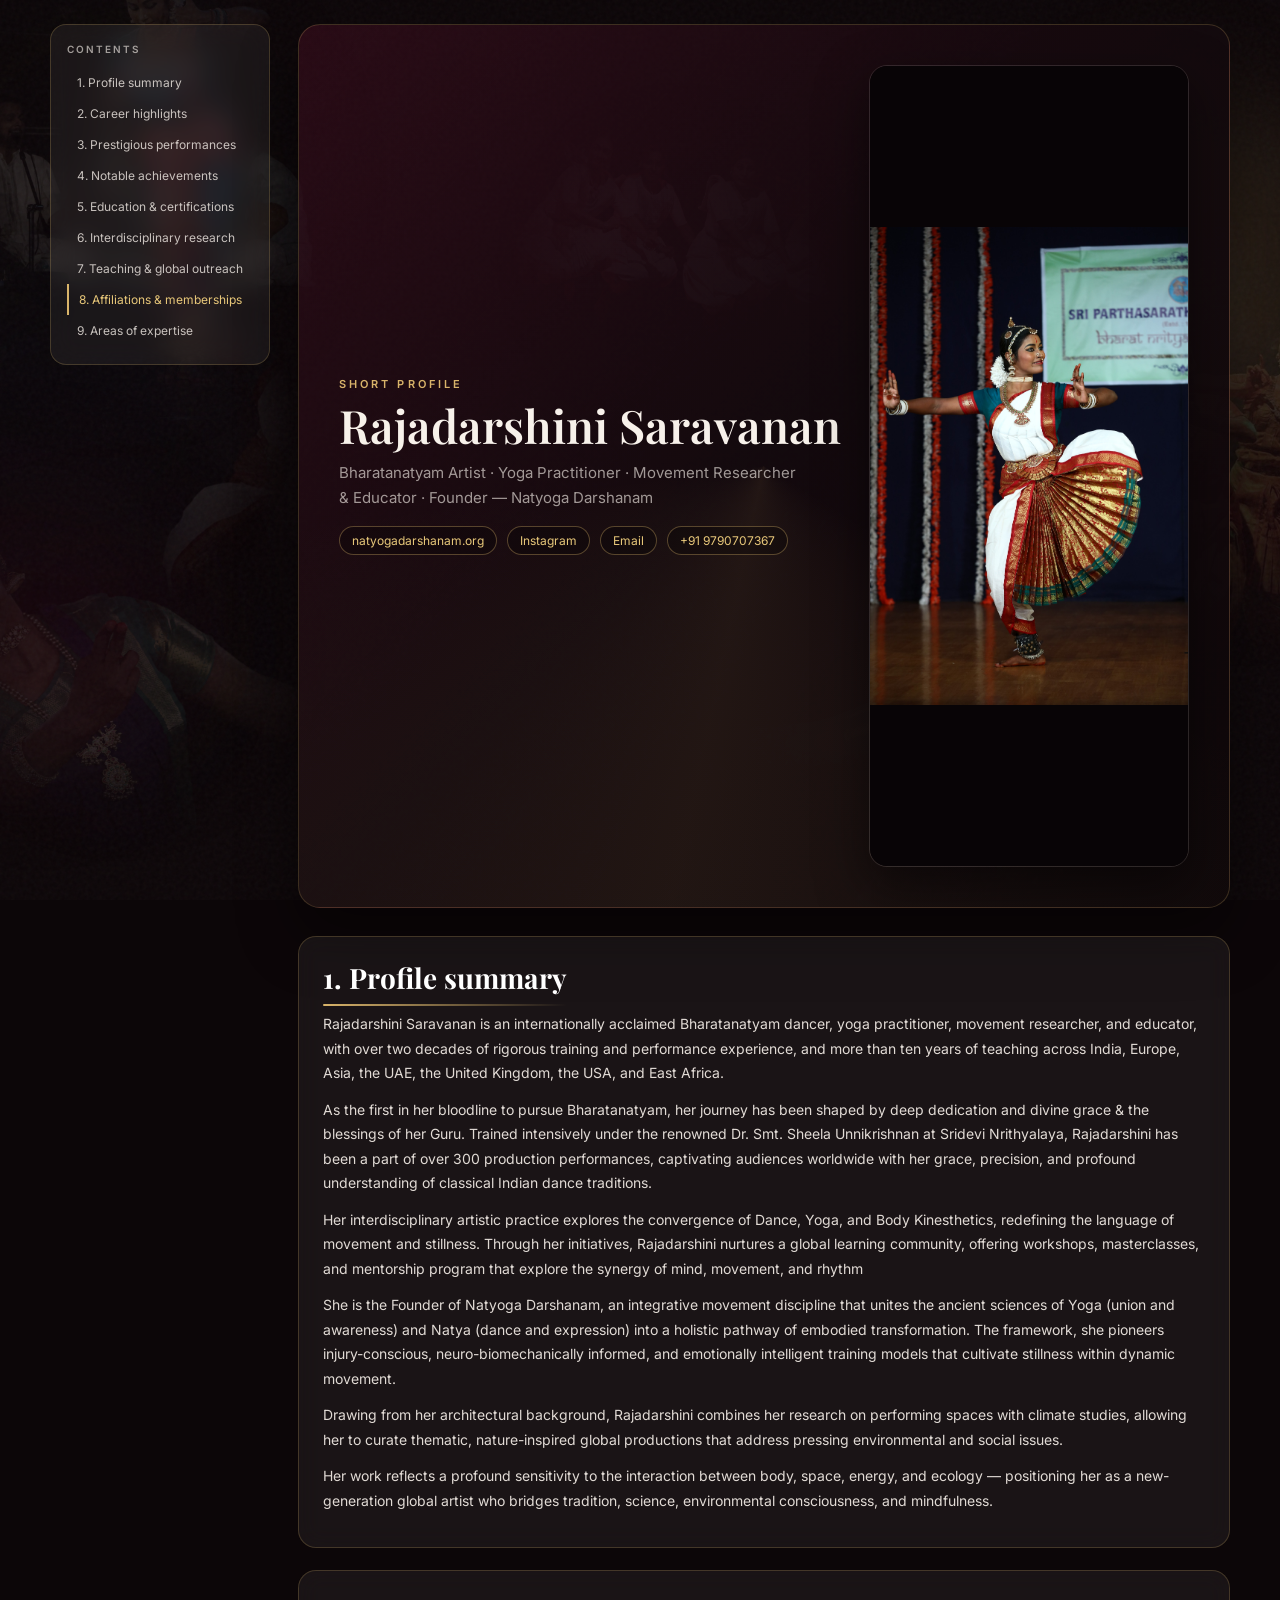
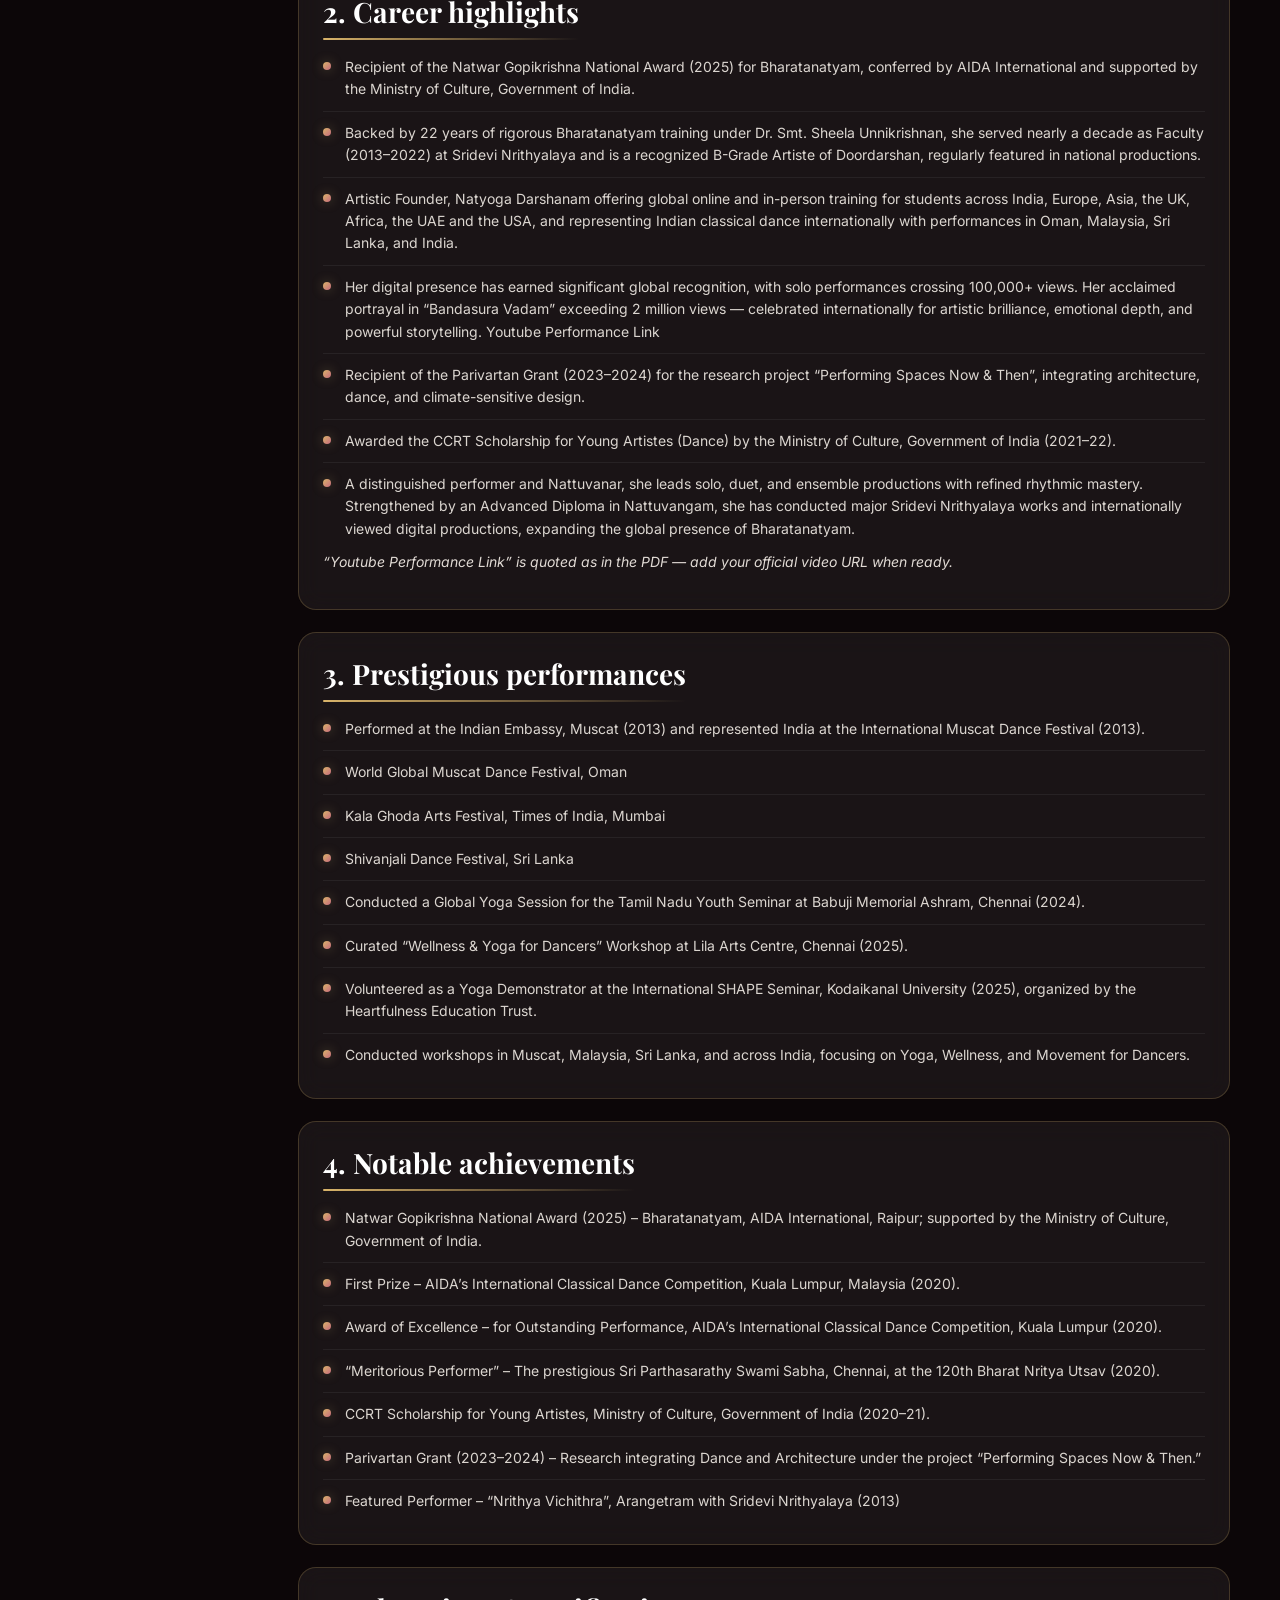
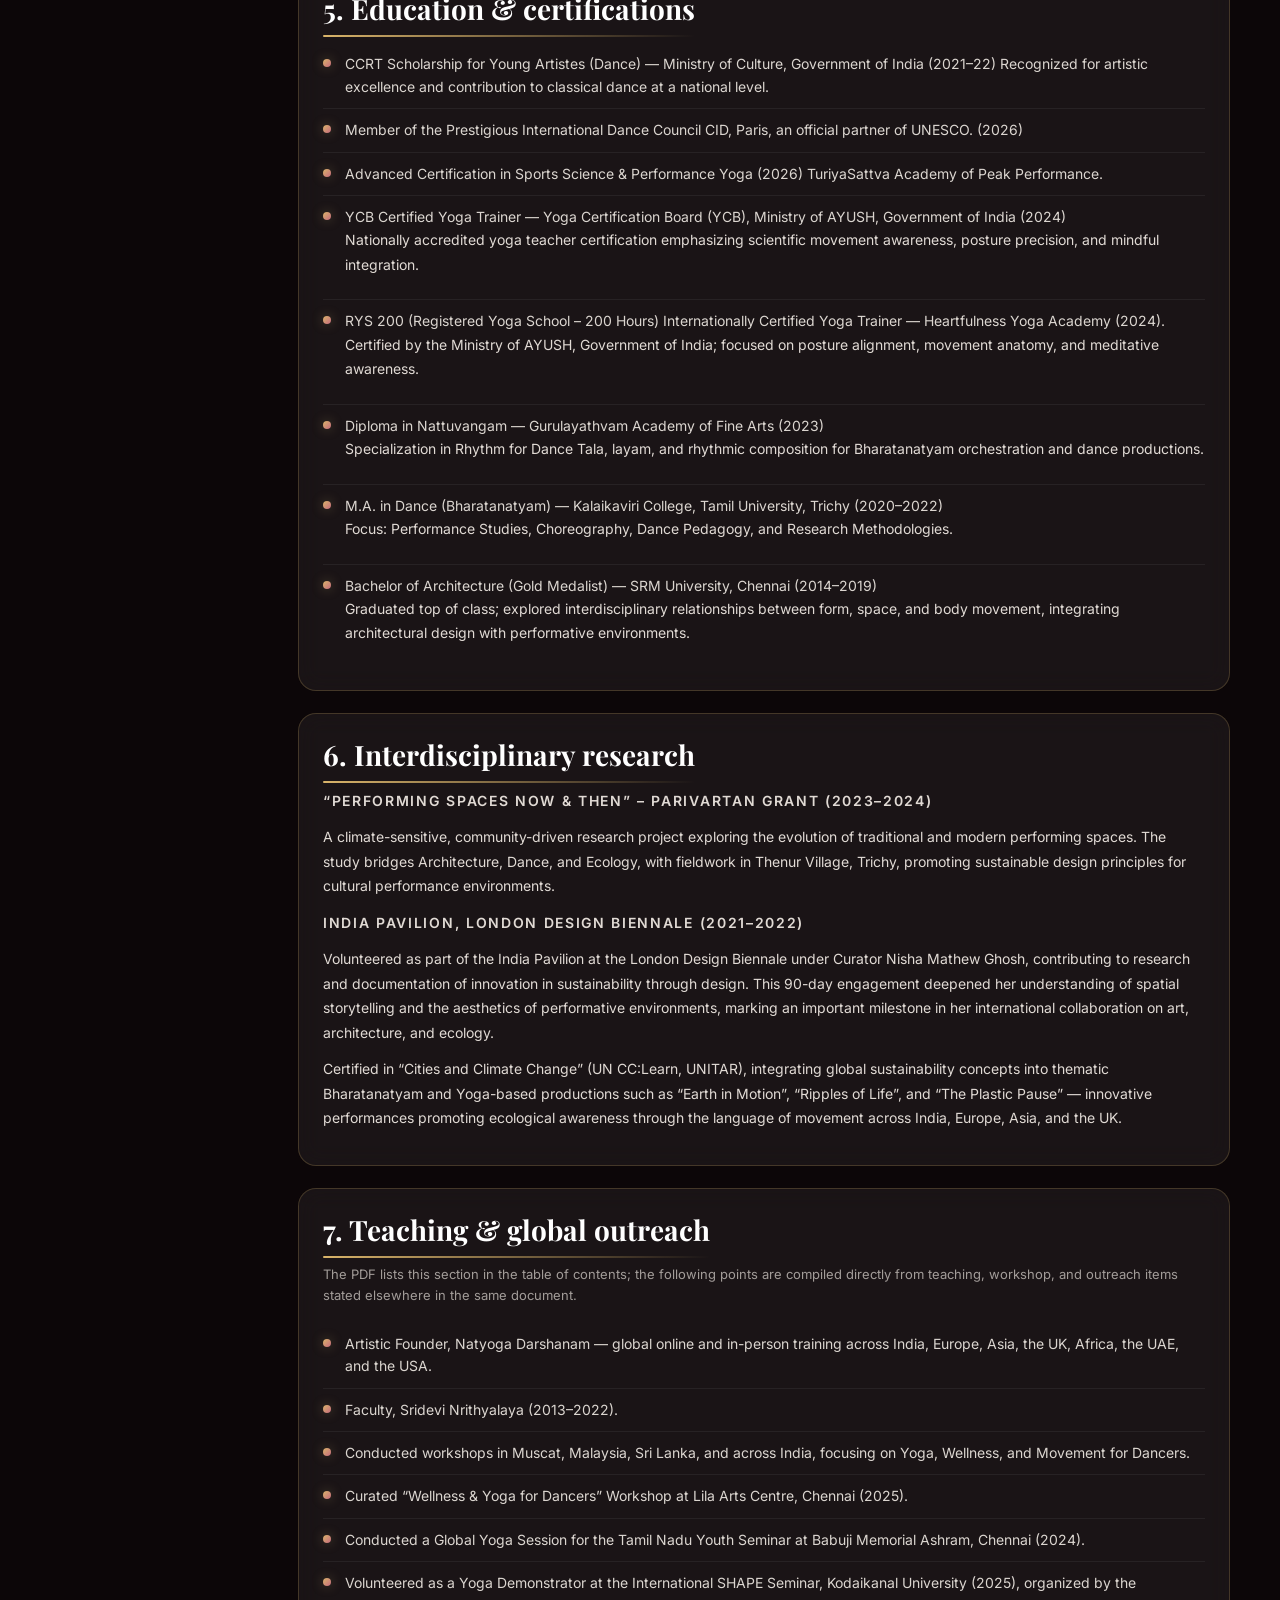
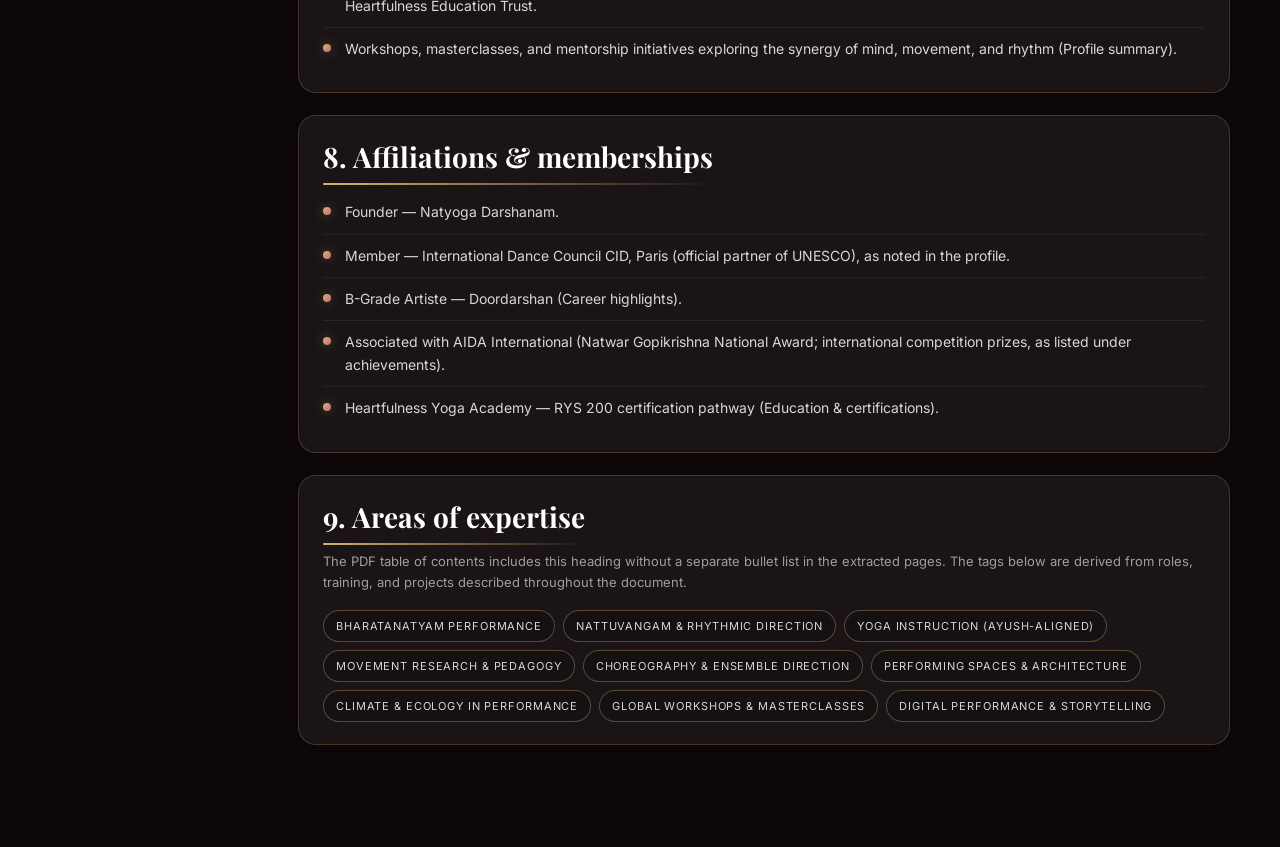
==== about-us.html @ a8f5751d "About us page" ====
<!doctype html>
<html lang="en">
  <head>
    <meta charset="UTF-8" />
    <meta name="viewport" content="width=device-width, initial-scale=1.0" />
    <title>Rajadarshini Saravanan — Full Profile | Natyoga Darshanam</title>
    <meta
      name="description"
      content="Full profile of Rajadarshini Saravanan: summary, career highlights, performances, achievements, education, research, teaching outreach, affiliations, and expertise — from the official short profile."
    />
    <link rel="preconnect" href="https://fonts.googleapis.com" />
    <link rel="preconnect" href="https://fonts.gstatic.com" crossorigin />
    <link
      href="https://fonts.googleapis.com/css2?family=Inter:wght@400;500;600;700&family=Playfair+Display:ital,wght@0,500;0,600;0,700;1,500&display=swap"
      rel="stylesheet"
    />
    <style>
      :root {
        --bg0: #0c0608;
        --bg1: #1a0d12;
        --card: rgba(255, 253, 250, 0.06);
        --card-border: rgba(217, 180, 106, 0.22);
        --ink: #f7f1ea;
        --muted: rgba(247, 241, 234, 0.62);
        --gold: #d9b46a;
        --maroon: #c76b7e;
        --accent: #e8c87a;
      }

      * {
        box-sizing: border-box;
      }
      html {
        scroll-behavior: smooth;
      }
      body {
        margin: 0;
        font-family: Inter, system-ui, sans-serif;
        color: var(--ink);
        background: var(--bg0);
        min-height: 100vh;
      }

      /* Animated backdrop + scattered performance photos (paths match index.html gallery) */
      .page-bg {
        position: fixed;
        inset: 0;
        z-index: -2;
        background: #0c0608;
      }
      .bg-scatter {
        position: absolute;
        inset: 0;
        z-index: 0;
        overflow: hidden;
        pointer-events: none;
      }
      .bg-scatter__blob {
        position: absolute;
        background-image: var(--bg-img);
        background-size: cover;
        background-position: center;
        opacity: 0.2;
        filter: saturate(0.72) brightness(0.68);
        border-radius: 50%;
        -webkit-mask-image: radial-gradient(circle at 50% 50%, #000 28%, transparent 68%);
        mask-image: radial-gradient(circle at 50% 50%, #000 28%, transparent 68%);
        transform: translateZ(0);
        animation: blobDrift 42s ease-in-out infinite;
      }
      .bg-scatter__blob--2 {
        animation-duration: 36s;
        animation-delay: -8s;
      }
      .bg-scatter__blob--3 {
        animation-duration: 50s;
        animation-delay: -14s;
      }
      .bg-scatter__blob--4 {
        animation-duration: 40s;
        animation-delay: -5s;
      }
      .bg-scatter__blob--5 {
        animation-duration: 44s;
        animation-delay: -20s;
      }
      .bg-scatter__blob--6 {
        animation-duration: 38s;
        animation-delay: -11s;
      }
      .bg-scatter__blob--1 {
        width: min(52vw, 580px);
        height: min(52vw, 580px);
        top: -12%;
        left: -14%;
      }
      .bg-scatter__blob--2 {
        width: min(44vw, 480px);
        height: min(44vw, 480px);
        top: 22%;
        right: -16%;
      }
      .bg-scatter__blob--3 {
        width: min(40vw, 440px);
        height: min(40vw, 440px);
        top: 48%;
        left: -8%;
      }
      .bg-scatter__blob--4 {
        width: min(46vw, 500px);
        height: min(46vw, 500px);
        bottom: -10%;
        right: 5%;
      }
      .bg-scatter__blob--5 {
        width: min(36vw, 380px);
        height: min(36vw, 380px);
        top: 8%;
        left: 38%;
        opacity: 0.12;
      }
      .bg-scatter__blob--6 {
        width: min(42vw, 460px);
        height: min(42vw, 460px);
        bottom: 28%;
        left: -12%;
      }
      @keyframes blobDrift {
        0%,
        100% {
          transform: translate(0, 0) scale(1);
        }
        33% {
          transform: translate(16px, -12px) scale(1.04);
        }
        66% {
          transform: translate(-12px, 18px) scale(0.97);
        }
      }
      .page-bg::before {
        content: "";
        position: absolute;
        inset: 0;
        z-index: 1;
        pointer-events: none;
        /* background:
          radial-gradient(ellipse 120% 80% at 50% -20%, rgba(75, 16, 37, 0.52), transparent 55%),
          radial-gradient(ellipse 90% 60% at 100% 40%, rgba(217, 180, 106, 0.1), transparent 50%),
          radial-gradient(ellipse 70% 50% at 0% 80%, rgba(199, 107, 126, 0.09), transparent 45%),
          linear-gradient(180deg, rgba(12, 6, 8, 0.78) 0%, rgba(20, 10, 14, 0.74) 45%, rgba(10, 5, 6, 0.82) 100%); */
      }
      .page-bg::after {
        content: "";
        position: absolute;
        inset: 0;
        z-index: 2;
        background: url("data:image/svg+xml,%3Csvg viewBox='0 0 256 256' xmlns='http://www.w3.org/2000/svg'%3E%3Cfilter id='n'%3E%3CfeTurbulence type='fractalNoise' baseFrequency='0.85' numOctaves='4' stitchTiles='stitch'/%3E%3C/filter%3E%3Crect width='100%25' height='100%25' filter='url(%23n)' opacity='0.04'/%3E%3C/svg%3E");
        pointer-events: none;
        animation: grainShift 8s linear infinite;
      }
      @keyframes grainShift {
        0% { opacity: 0.035; }
        50% { opacity: 0.06; }
        100% { opacity: 0.035; }
      }

      .orb {
        position: fixed;
        border-radius: 50%;
        filter: blur(60px);
        opacity: 0.35;
        z-index: -1;
        pointer-events: none;
        animation: orbFloat 18s ease-in-out infinite;
      }
      .orb--a {
        width: 320px;
        height: 320px;
        background: rgba(217, 180, 106, 0.35);
        top: 10%;
        right: -5%;
      }
      .orb--b {
        width: 280px;
        height: 280px;
        background: rgba(75, 16, 37, 0.5);
        bottom: 15%;
        left: -8%;
        animation-delay: -6s;
      }
      @keyframes orbFloat {
        0%,
        100% {
          transform: translate(0, 0) scale(1);
        }
        33% {
          transform: translate(-18px, 22px) scale(1.05);
        }
        66% {
          transform: translate(14px, -12px) scale(0.96);
        }
      }

      .shell {
        display: grid;
        grid-template-columns: 220px minmax(0, 1fr);
        gap: 28px;
        width: min(1180px, calc(100% - 32px));
        margin: 0 auto;
        padding: 24px 0 80px;
      }

      .side-nav {
        position: sticky;
        top: 20px;
        align-self: start;
        padding: 18px 16px;
        border-radius: 16px;
        border: 1px solid var(--card-border);
        background: var(--card);
        backdrop-filter: blur(14px);
        -webkit-backdrop-filter: blur(14px);
      }
      .side-nav h3 {
        margin: 0 0 12px;
        font-size: 10px;
        letter-spacing: 0.2em;
        text-transform: uppercase;
        color: var(--muted);
        font-weight: 600;
      }
      .side-nav a {
        display: block;
        padding: 8px 0;
        font-size: 12px;
        color: rgba(247, 241, 234, 0.78);
        text-decoration: none;
        border-left: 2px solid transparent;
        padding-left: 10px;
        margin-left: -2px;
        transition: color 0.2s ease, border-color 0.2s ease, transform 0.2s ease;
      }
      .side-nav a:hover,
      .side-nav a.is-active {
        color: var(--accent);
        border-left-color: var(--gold);
        transform: translateX(2px);
      }

      .content {
        min-width: 0;
      }

      .hero {
        position: relative;
        overflow: hidden;
        border-radius: 22px;
        border: 1px solid var(--card-border);
        background: linear-gradient(135deg, rgba(75, 16, 37, 0.45) 0%, rgba(20, 10, 14, 0.9) 50%, rgba(15, 8, 10, 0.95) 100%);
        padding: clamp(24px, 4vw, 40px);
        margin-bottom: 28px;
        box-shadow: 0 28px 60px rgba(0, 0, 0, 0.45);
      }
      .hero::before {
        content: "";
        position: absolute;
        inset: -40%;
        background: conic-gradient(from 120deg, transparent, rgba(217, 180, 106, 0.08), transparent 40%);
        animation: heroSpin 28s linear infinite;
        pointer-events: none;
      }
      @keyframes heroSpin {
        to {
          transform: rotate(360deg);
        }
      }
      .hero-inner {
        position: relative;
        display: grid;
        grid-template-columns: minmax(0, 1.2fr) minmax(220px, 320px);
        gap: 28px;
        align-items: center;
      }
      .hero-eyebrow {
        margin: 0 0 10px;
        font-size: 11px;
        letter-spacing: 0.28em;
        text-transform: uppercase;
        color: var(--gold);
        font-weight: 600;
        animation: fadeSlide 1s ease 0.1s both;
      }
      .hero h1 {
        margin: 0 0 12px;
        font-family: "Playfair Display", serif;
        font-size: clamp(30px, 5vw, 46px);
        line-height: 1.05;
        font-weight: 600;
        animation: fadeSlide 1s ease 0.2s both;
      }
      .hero-tagline {
        margin: 0 0 16px;
        font-size: 15px;
        line-height: 1.65;
        color: var(--muted);
        max-width: 52ch;
        animation: fadeSlide 1s ease 0.32s both;
      }
      .hero-contact {
        display: flex;
        flex-wrap: wrap;
        gap: 10px;
        animation: fadeSlide 1s ease 0.44s both;
      }
      .hero-contact a {
        font-size: 12px;
        color: var(--accent);
        text-decoration: none;
        padding: 6px 12px;
        border-radius: 999px;
        border: 1px solid rgba(217, 180, 106, 0.35);
        background: rgba(0, 0, 0, 0.25);
        transition: background 0.2s ease, transform 0.2s ease;
      }
      .hero-contact a:hover {
        background: rgba(217, 180, 106, 0.15);
        transform: translateY(-2px);
      }
      .hero-photo {
        margin: 0;
        border-radius: 18px;
        overflow: hidden;
        border: 1px solid rgba(255, 248, 240, 0.12);
        box-shadow: 0 20px 50px rgba(0, 0, 0, 0.5);
        animation: fadeSlide 1.1s ease 0.35s both;
      }
      .hero-photo img {
        width: 100%;
        display: block;
        object-fit: contain;
        background: #080406;
      }
      @keyframes fadeSlide {
        from {
          opacity: 0;
          transform: translateY(18px);
        }
        to {
          opacity: 1;
          transform: translateY(0);
        }
      }

      .section {
        margin-bottom: 22px;
        padding: 22px 24px;
        border-radius: 18px;
        border: 1px solid var(--card-border);
        background: var(--card);
        backdrop-filter: blur(12px);
        -webkit-backdrop-filter: blur(12px);
        scroll-margin-top: 24px;
      }
      .section h2 {
        margin: 0 0 6px;
        font-family: "Playfair Display", serif;
        font-size: clamp(22px, 3vw, 28px);
        color: #fff;
        position: relative;
        display: inline-block;
      }
      .section h2::after {
        content: "";
        display: block;
        height: 2px;
        width: 100%;
        margin-top: 8px;
        background: linear-gradient(90deg, var(--gold), transparent);
        border-radius: 2px;
        transform: scaleX(0);
        transform-origin: left;
        transition: transform 0.7s cubic-bezier(0.22, 1, 0.36, 1);
      }
      .reveal.is-in h2::after {
        transform: scaleX(1);
      }
      .section .lead {
        margin: 0 0 16px;
        font-size: 13px;
        color: var(--muted);
        line-height: 1.65;
      }
      .section p {
        margin: 0 0 12px;
        font-size: 14px;
        line-height: 1.75;
        color: rgba(247, 241, 234, 0.9);
      }
      .bullet-list {
        margin: 0;
        padding-left: 0;
        list-style: none;
      }
      .bullet-list li {
        position: relative;
        padding: 10px 0 10px 22px;
        border-bottom: 1px solid rgba(255, 248, 240, 0.06);
        font-size: 14px;
        line-height: 1.6;
        color: rgba(247, 241, 234, 0.88);
      }
      .bullet-list li:last-child {
        border-bottom: none;
      }
      .bullet-list li::before {
        content: "";
        position: absolute;
        left: 0;
        top: 16px;
        width: 8px;
        height: 8px;
        border-radius: 50%;
        background: linear-gradient(135deg, var(--gold), var(--maroon));
        box-shadow: 0 0 12px rgba(217, 180, 106, 0.35);
      }
      .sub {
        margin: 4px 0 0;
        font-size: 13px;
        color: var(--muted);
        line-height: 1.65;
      }
      .subsection-title {
        margin: 20px 0 10px;
        font-size: 13px;
        font-weight: 600;
        letter-spacing: 0.12em;
        text-transform: uppercase;
        color: var(--gold);
      }

      .chip-grid {
        display: flex;
        flex-wrap: wrap;
        gap: 8px;
        margin-top: 12px;
      }
      .chip {
        font-size: 11px;
        letter-spacing: 0.08em;
        text-transform: uppercase;
        padding: 8px 12px;
        border-radius: 999px;
        border: 1px solid rgba(217, 180, 106, 0.35);
        background: rgba(0, 0, 0, 0.2);
        color: rgba(247, 241, 234, 0.88);
        transition: transform 0.2s ease, border-color 0.2s ease;
      }
      .chip:hover {
        transform: translateY(-2px);
        border-color: rgba(217, 180, 106, 0.6);
      }

      .toc-grid {
        display: grid;
        grid-template-columns: repeat(auto-fill, minmax(200px, 1fr));
        gap: 10px;
        margin-top: 14px;
      }
      .toc-grid a {
        display: block;
        padding: 12px 14px;
        border-radius: 12px;
        border: 1px solid rgba(217, 180, 106, 0.2);
        color: rgba(247, 241, 234, 0.85);
        text-decoration: none;
        font-size: 12px;
        transition: background 0.2s ease, transform 0.2s ease;
      }
      .toc-grid a:hover {
        background: rgba(217, 180, 106, 0.1);
        transform: translateY(-2px);
      }

      .reveal {
        opacity: 0;
        transform: translateY(28px);
        transition: opacity 0.75s cubic-bezier(0.22, 1, 0.36, 1), transform 0.8s cubic-bezier(0.22, 1, 0.36, 1);
      }
      .reveal.is-in {
        opacity: 1;
        transform: translateY(0);
      }
      .reveal.is-in .bullet-list li {
        animation: itemIn 0.55s ease backwards;
      }
      .reveal.is-in .bullet-list li:nth-child(1) {
        animation-delay: 0.04s;
      }
      .reveal.is-in .bullet-list li:nth-child(2) {
        animation-delay: 0.08s;
      }
      .reveal.is-in .bullet-list li:nth-child(3) {
        animation-delay: 0.12s;
      }
      .reveal.is-in .bullet-list li:nth-child(4) {
        animation-delay: 0.16s;
      }
      .reveal.is-in .bullet-list li:nth-child(5) {
        animation-delay: 0.2s;
      }
      .reveal.is-in .bullet-list li:nth-child(6) {
        animation-delay: 0.24s;
      }
      .reveal.is-in .bullet-list li:nth-child(7) {
        animation-delay: 0.28s;
      }
      .reveal.is-in .bullet-list li:nth-child(8) {
        animation-delay: 0.32s;
      }
      .reveal.is-in .bullet-list li:nth-child(9) {
        animation-delay: 0.36s;
      }
      .reveal.is-in .bullet-list li:nth-child(10) {
        animation-delay: 0.4s;
      }
      @keyframes itemIn {
        from {
          opacity: 0;
          transform: translateX(-12px);
        }
        to {
          opacity: 1;
          transform: translateX(0);
        }
      }

      .note {
        font-size: 12px;
        color: var(--muted);
        font-style: italic;
        margin-top: 8px;
      }

      @media (max-width: 960px) {
        .bg-scatter__blob {
          opacity: 0.14;
        }
        .bg-scatter__blob--5,
        .bg-scatter__blob--6 {
          display: none;
        }
        .shell {
          grid-template-columns: minmax(0, 1fr);
        }
        .side-nav {
          position: relative;
          top: 0;
          display: grid;
          grid-template-columns: repeat(auto-fill, minmax(140px, 1fr));
          gap: 4px 12px;
        }
        .side-nav h3 {
          grid-column: 1 / -1;
        }
        .side-nav a {
          border-left: none;
          border-bottom: 2px solid transparent;
          padding-left: 0;
          margin-left: 0;
          padding-bottom: 6px;
        }
        .side-nav a.is-active {
          border-bottom-color: var(--gold);
          transform: none;
        }
        .hero-inner {
          grid-template-columns: 1fr;
        }
      }

      @media (prefers-reduced-motion: reduce) {
        html {
          scroll-behavior: auto;
        }
        .orb,
        .page-bg::after,
        .bg-scatter__blob,
        .hero::before {
          animation: none !important;
        }
        .reveal,
        .reveal.is-in {
          opacity: 1 !important;
          transform: none !important;
          transition: none !important;
        }
        .reveal.is-in .bullet-list li {
          animation: none !important;
        }
        .hero-eyebrow,
        .hero h1,
        .hero-tagline,
        .hero-contact,
        .hero-photo {
          animation: none !important;
          opacity: 1 !important;
          transform: none !important;
        }
      }
    </style>
  </head>
  <body>
    <div class="page-bg" aria-hidden="true">
      <div class="bg-scatter">
        <span
          class="bg-scatter__blob bg-scatter__blob--1"
          style="--bg-img: url('assets/Gallery/Performances/Performance_2.webp')"
        ></span>
        <span
          class="bg-scatter__blob bg-scatter__blob--2"
          style="--bg-img: url('assets/Gallery/Performances/Performance_4.jpg')"
        ></span>
        <span
          class="bg-scatter__blob bg-scatter__blob--3"
          style="--bg-img: url('assets/Gallery/Performances/Performance_6.webp')"
        ></span>
        <span
          class="bg-scatter__blob bg-scatter__blob--4"
          style="--bg-img: url('assets/Gallery/Performances/Performance_7.webp')"
        ></span>
        <span
          class="bg-scatter__blob bg-scatter__blob--5"
          style="--bg-img: url('assets/Gallery/Performances/Performance_3.webp')"
        ></span>
        <span
          class="bg-scatter__blob bg-scatter__blob--6"
          style="--bg-img: url('assets/hero-dancer.png')"
        ></span>
      </div>
    </div>
    <div class="orb orb--a" aria-hidden="true"></div>
    <div class="orb orb--b" aria-hidden="true"></div>

    <div class="shell">
      <nav class="side-nav reveal" id="profileNav" aria-label="Profile sections">
        <h3>Contents</h3>
        <a href="#profile-summary">1. Profile summary</a>
        <a href="#career-highlights">2. Career highlights</a>
        <a href="#prestigious-performances">3. Prestigious performances</a>
        <a href="#notable-achievements">4. Notable achievements</a>
        <a href="#education">5. Education &amp; certifications</a>
        <a href="#research">6. Interdisciplinary research</a>
        <a href="#teaching">7. Teaching &amp; global outreach</a>
        <a href="#affiliations">8. Affiliations &amp; memberships</a>
        <a href="#expertise">9. Areas of expertise</a>
      </nav>

      <main class="content">
        <header class="hero">
          <div class="hero-inner">
            <div>
              <p class="hero-eyebrow">Short profile</p>
              <h1>Rajadarshini Saravanan</h1>
              <p class="hero-tagline">
                Bharatanatyam Artist · Yoga Practitioner · Movement Researcher &amp; Educator · Founder — Natyoga
                Darshanam
              </p>
              <div class="hero-contact">
                <a href="https://www.natyogadarshanam.org" target="_blank" rel="noreferrer">natyogadarshanam.org</a>
                <a href="https://www.instagram.com/iam_rajadarshini" target="_blank" rel="noreferrer">Instagram</a>
                <a href="mailto:rajadarshinisaravanan.natyoga@gmail.com">Email</a>
                <a href="tel:+919790707367">+91 9790707367</a>
              </div>
            </div>
            <figure class="hero-photo">
              <img src="assets/Founder_profile.jpeg" alt="Rajadarshini Saravanan" width="640" height="800" />
            </figure>
          </div>
        </header>

        <!-- <section class="section reveal" id="toc">
          <h2>Table of content</h2>
          <p class="lead">Mirrors the PDF outline; all body text below is taken from the short profile document.</p>
          <div class="toc-grid">
            <a href="#profile-summary">1. Profile summary</a>
            <a href="#career-highlights">2. Career highlights</a>
            <a href="#prestigious-performances">3. Prestigious performances</a>
            <a href="#notable-achievements">4. Notable achievements</a>
            <a href="#education">5. Education &amp; certifications</a>
            <a href="#research">6. Interdisciplinary research</a>
            <a href="#teaching">7. Teaching &amp; global outreach</a>
            <a href="#affiliations">8. Affiliations &amp; memberships</a>
            <a href="#expertise">9. Areas of expertise</a>
          </div>
        </section> -->

        <section class="section reveal" id="profile-summary">
          <h2>1. Profile summary</h2>
          <p>
            Rajadarshini Saravanan is an internationally acclaimed Bharatanatyam dancer, yoga practitioner, movement
            researcher, and educator, with over two decades of rigorous training and performance experience, and more
            than ten years of teaching across India, Europe, Asia, the UAE, the United Kingdom, the USA, and East Africa.
          </p>
          <p>
            As the first in her bloodline to pursue Bharatanatyam, her journey has been shaped by deep dedication and
            divine grace &amp; the blessings of her Guru. Trained intensively under the renowned Dr. Smt. Sheela
            Unnikrishnan at Sridevi Nrithyalaya, Rajadarshini has been a part of over 300 production performances,
            captivating audiences worldwide with her grace, precision, and profound understanding of classical Indian
            dance traditions.
          </p>
          <p>
            Her interdisciplinary artistic practice explores the convergence of Dance, Yoga, and Body Kinesthetics,
            redefining the language of movement and stillness. Through her initiatives, Rajadarshini nurtures a global
            learning community, offering workshops, masterclasses, and mentorship program that explore the synergy of
            mind, movement, and rhythm
          </p>
          <p>
            She is the Founder of Natyoga Darshanam, an integrative movement discipline that unites the ancient sciences
            of Yoga (union and awareness) and Natya (dance and expression) into a holistic pathway of embodied
            transformation. The framework, she pioneers injury-conscious, neuro-biomechanically informed, and emotionally
            intelligent training models that cultivate stillness within dynamic movement.
          </p>
          <p>
            Drawing from her architectural background, Rajadarshini combines her research on performing spaces with
            climate studies, allowing her to curate thematic, nature-inspired global productions that address pressing
            environmental and social issues.
          </p>
          <p>
            Her work reflects a profound sensitivity to the interaction between body, space, energy, and ecology —
            positioning her as a new-generation global artist who bridges tradition, science, environmental
            consciousness, and mindfulness.
          </p>
        </section>

        <section class="section reveal" id="career-highlights">
          <h2>2. Career highlights</h2>
          <ul class="bullet-list">
            <li>
              Recipient of the Natwar Gopikrishna National Award (2025) for Bharatanatyam, conferred by AIDA
              International and supported by the Ministry of Culture, Government of India.
            </li>
            <li>
              Backed by 22 years of rigorous Bharatanatyam training under Dr. Smt. Sheela Unnikrishnan, she served nearly
              a decade as Faculty (2013–2022) at Sridevi Nrithyalaya and is a recognized B-Grade Artiste of Doordarshan,
              regularly featured in national productions.
            </li>
            <li>
              Artistic Founder, Natyoga Darshanam offering global online and in-person training for students across
              India, Europe, Asia, the UK, Africa, the UAE and the USA, and representing Indian classical dance
              internationally with performances in Oman, Malaysia, Sri Lanka, and India.
            </li>
            <li>
              Her digital presence has earned significant global recognition, with solo performances crossing 100,000+
              views. Her acclaimed portrayal in “Bandasura Vadam” exceeding 2 million views — celebrated internationally
              for artistic brilliance, emotional depth, and powerful storytelling. Youtube Performance Link
            </li>
            <li>
              Recipient of the Parivartan Grant (2023–2024) for the research project “Performing Spaces Now &amp; Then”,
              integrating architecture, dance, and climate-sensitive design.
            </li>
            <li>
              Awarded the CCRT Scholarship for Young Artistes (Dance) by the Ministry of Culture, Government of India
              (2021–22).
            </li>
            <li>
              A distinguished performer and Nattuvanar, she leads solo, duet, and ensemble productions with refined
              rhythmic mastery. Strengthened by an Advanced Diploma in Nattuvangam, she has conducted major Sridevi
              Nrithyalaya works and internationally viewed digital productions, expanding the global presence of
              Bharatanatyam.
            </li>
          </ul>
          <p class="note">“Youtube Performance Link” is quoted as in the PDF — add your official video URL when ready.</p>
        </section>

        <section class="section reveal" id="prestigious-performances">
          <h2>3. Prestigious performances</h2>
          <ul class="bullet-list">
            <li>Performed at the Indian Embassy, Muscat (2013) and represented India at the International Muscat Dance Festival (2013).</li>
            <li>World Global Muscat Dance Festival, Oman</li>
            <li>Kala Ghoda Arts Festival, Times of India, Mumbai</li>
            <li>Shivanjali Dance Festival, Sri Lanka</li>
            <li>
              Conducted a Global Yoga Session for the Tamil Nadu Youth Seminar at Babuji Memorial Ashram, Chennai (2024).
            </li>
            <li>Curated “Wellness &amp; Yoga for Dancers” Workshop at Lila Arts Centre, Chennai (2025).</li>
            <li>
              Volunteered as a Yoga Demonstrator at the International SHAPE Seminar, Kodaikanal University (2025),
              organized by the Heartfulness Education Trust.
            </li>
            <li>
              Conducted workshops in Muscat, Malaysia, Sri Lanka, and across India, focusing on Yoga, Wellness, and
              Movement for Dancers.
            </li>
          </ul>
        </section>

        <section class="section reveal" id="notable-achievements">
          <h2>4. Notable achievements</h2>
          <ul class="bullet-list">
            <li>
              Natwar Gopikrishna National Award (2025) – Bharatanatyam, AIDA International, Raipur; supported by the
              Ministry of Culture, Government of India.
            </li>
            <li>First Prize – AIDA’s International Classical Dance Competition, Kuala Lumpur, Malaysia (2020).</li>
            <li>
              Award of Excellence – for Outstanding Performance, AIDA’s International Classical Dance Competition,
              Kuala Lumpur (2020).
            </li>
            <li>
              “Meritorious Performer” – The prestigious Sri Parthasarathy Swami Sabha, Chennai, at the 120th Bharat
              Nritya Utsav (2020).
            </li>
            <li>CCRT Scholarship for Young Artistes, Ministry of Culture, Government of India (2020–21).</li>
            <li>
              Parivartan Grant (2023–2024) – Research integrating Dance and Architecture under the project “Performing
              Spaces Now &amp; Then.”
            </li>
            <li>Featured Performer – “Nrithya Vichithra”, Arangetram with Sridevi Nrithyalaya (2013)</li>
          </ul>
        </section>

        <section class="section reveal" id="education">
          <h2>5. Education &amp; certifications</h2>
          <ul class="bullet-list">
            <li>
              CCRT Scholarship for Young Artistes (Dance) — Ministry of Culture, Government of India (2021–22)
              Recognized for artistic excellence and contribution to classical dance at a national level.
            </li>
            <li>Member of the Prestigious International Dance Council CID, Paris, an official partner of UNESCO. (2026)</li>
            <li>
              Advanced Certification in Sports Science &amp; Performance Yoga (2026) TuriyaSattva Academy of Peak
              Performance.
            </li>
            <li>
              YCB Certified Yoga Trainer — Yoga Certification Board (YCB), Ministry of AYUSH, Government of India (2024)
              <p class="sub">
                Nationally accredited yoga teacher certification emphasizing scientific movement awareness, posture
                precision, and mindful integration.
              </p>
            </li>
            <li>
              RYS 200 (Registered Yoga School – 200 Hours) Internationally Certified Yoga Trainer — Heartfulness Yoga
              Academy (2024).
              <p class="sub">
                Certified by the Ministry of AYUSH, Government of India; focused on posture alignment, movement anatomy,
                and meditative awareness.
              </p>
            </li>
            <li>
              Diploma in Nattuvangam — Gurulayathvam Academy of Fine Arts (2023)
              <p class="sub">
                Specialization in Rhythm for Dance Tala, layam, and rhythmic composition for Bharatanatyam
                orchestration and dance productions.
              </p>
            </li>
            <li>
              M.A. in Dance (Bharatanatyam) — Kalaikaviri College, Tamil University, Trichy (2020–2022)
              <p class="sub">Focus: Performance Studies, Choreography, Dance Pedagogy, and Research Methodologies.</p>
            </li>
            <li>
              Bachelor of Architecture (Gold Medalist) — SRM University, Chennai (2014–2019)
              <p class="sub">
                Graduated top of class; explored interdisciplinary relationships between form, space, and body movement,
                integrating architectural design with performative environments.
              </p>
            </li>
          </ul>
        </section>

        <section class="section reveal" id="research">
          <h2>6. Interdisciplinary research</h2>
          <p class="subsection-title">“Performing Spaces Now &amp; Then” – Parivartan Grant (2023–2024)</p>
          <p>
            A climate-sensitive, community-driven research project exploring the evolution of traditional and modern
            performing spaces. The study bridges Architecture, Dance, and Ecology, with fieldwork in Thenur Village,
            Trichy, promoting sustainable design principles for cultural performance environments.
          </p>
          <p class="subsection-title">India Pavilion, London Design Biennale (2021–2022)</p>
          <p>
            Volunteered as part of the India Pavilion at the London Design Biennale under Curator Nisha Mathew Ghosh,
            contributing to research and documentation of innovation in sustainability through design. This 90-day
            engagement deepened her understanding of spatial storytelling and the aesthetics of performative
            environments, marking an important milestone in her international collaboration on art, architecture, and
            ecology.
          </p>
          <p>
            Certified in “Cities and Climate Change” (UN CC:Learn, UNITAR), integrating global sustainability concepts into
            thematic Bharatanatyam and Yoga-based productions such as “Earth in Motion”, “Ripples of Life”, and “The
            Plastic Pause” — innovative performances promoting ecological awareness through the language of movement
            across India, Europe, Asia, and the UK.
          </p>
        </section>

        <section class="section reveal" id="teaching">
          <h2>7. Teaching &amp; global outreach</h2>
          <p class="lead">
            The PDF lists this section in the table of contents; the following points are compiled directly from teaching,
            workshop, and outreach items stated elsewhere in the same document.
          </p>
          <ul class="bullet-list">
            <li>
              Artistic Founder, Natyoga Darshanam — global online and in-person training across India, Europe, Asia, the
              UK, Africa, the UAE, and the USA.
            </li>
            <li>Faculty, Sridevi Nrithyalaya (2013–2022).</li>
            <li>
              Conducted workshops in Muscat, Malaysia, Sri Lanka, and across India, focusing on Yoga, Wellness, and
              Movement for Dancers.
            </li>
            <li>Curated “Wellness &amp; Yoga for Dancers” Workshop at Lila Arts Centre, Chennai (2025).</li>
            <li>
              Conducted a Global Yoga Session for the Tamil Nadu Youth Seminar at Babuji Memorial Ashram, Chennai (2024).
            </li>
            <li>
              Volunteered as a Yoga Demonstrator at the International SHAPE Seminar, Kodaikanal University (2025),
              organized by the Heartfulness Education Trust.
            </li>
            <li>
              Workshops, masterclasses, and mentorship initiatives exploring the synergy of mind, movement, and rhythm
              (Profile summary).
            </li>
          </ul>
        </section>

        <section class="section reveal" id="affiliations">
          <h2>8. Affiliations &amp; memberships</h2>
          <ul class="bullet-list">
            <li>Founder — Natyoga Darshanam.</li>
            <li>Member — International Dance Council CID, Paris (official partner of UNESCO), as noted in the profile.</li>
            <li>B-Grade Artiste — Doordarshan (Career highlights).</li>
            <li>
              Associated with AIDA International (Natwar Gopikrishna National Award; international competition prizes, as
              listed under achievements).
            </li>
            <li>Heartfulness Yoga Academy — RYS 200 certification pathway (Education &amp; certifications).</li>
          </ul>
        </section>

        <section class="section reveal" id="expertise">
          <h2>9. Areas of expertise</h2>
          <p class="lead">
            The PDF table of contents includes this heading without a separate bullet list in the extracted pages. The
            tags below are derived from roles, training, and projects described throughout the document.
          </p>
          <div class="chip-grid">
            <span class="chip">Bharatanatyam performance</span>
            <span class="chip">Nattuvangam &amp; rhythmic direction</span>
            <span class="chip">Yoga instruction (AYUSH-aligned)</span>
            <span class="chip">Movement research &amp; pedagogy</span>
            <span class="chip">Choreography &amp; ensemble direction</span>
            <span class="chip">Performing spaces &amp; architecture</span>
            <span class="chip">Climate &amp; ecology in performance</span>
            <span class="chip">Global workshops &amp; masterclasses</span>
            <span class="chip">Digital performance &amp; storytelling</span>
          </div>
        </section>
      </main>
    </div>

    <script>
      (function () {
        var reveals = document.querySelectorAll(".reveal");
        if (!reveals.length) return;
        if (!("IntersectionObserver" in window)) {
          reveals.forEach(function (el) {
            el.classList.add("is-in");
          });
          return;
        }
        var io = new IntersectionObserver(
          function (entries) {
            entries.forEach(function (entry) {
              if (entry.isIntersecting) entry.target.classList.add("is-in");
            });
          },
          { threshold: 0.12, rootMargin: "0px 0px -8% 0px" }
        );
        reveals.forEach(function (el) {
          io.observe(el);
        });

        var nav = document.getElementById("profileNav");
        var links = nav ? [].slice.call(nav.querySelectorAll("a[href^='#']")) : [];
        var sectionIds = links.map(function (a) {
          return a.getAttribute("href").slice(1);
        });
        var sections = sectionIds
          .map(function (id) {
            return document.getElementById(id);
          })
          .filter(Boolean);

        if ("IntersectionObserver" in window && links.length && sections.length) {
          var navIo = new IntersectionObserver(
            function (entries) {
              var visible = entries
                .filter(function (e) {
                  return e.isIntersecting;
                })
                .sort(function (a, b) {
                  return b.intersectionRatio - a.intersectionRatio;
                })[0];
              if (!visible) return;
              var id = visible.target.id;
              links.forEach(function (a) {
                a.classList.toggle("is-active", a.getAttribute("href") === "#" + id);
              });
            },
            { rootMargin: "-42% 0px -42% 0px", threshold: [0, 0.25, 0.5, 0.75, 1] }
          );
          sections.forEach(function (sec) {
            navIo.observe(sec);
          });
        }
      })();
    </script>
  </body>
</html>
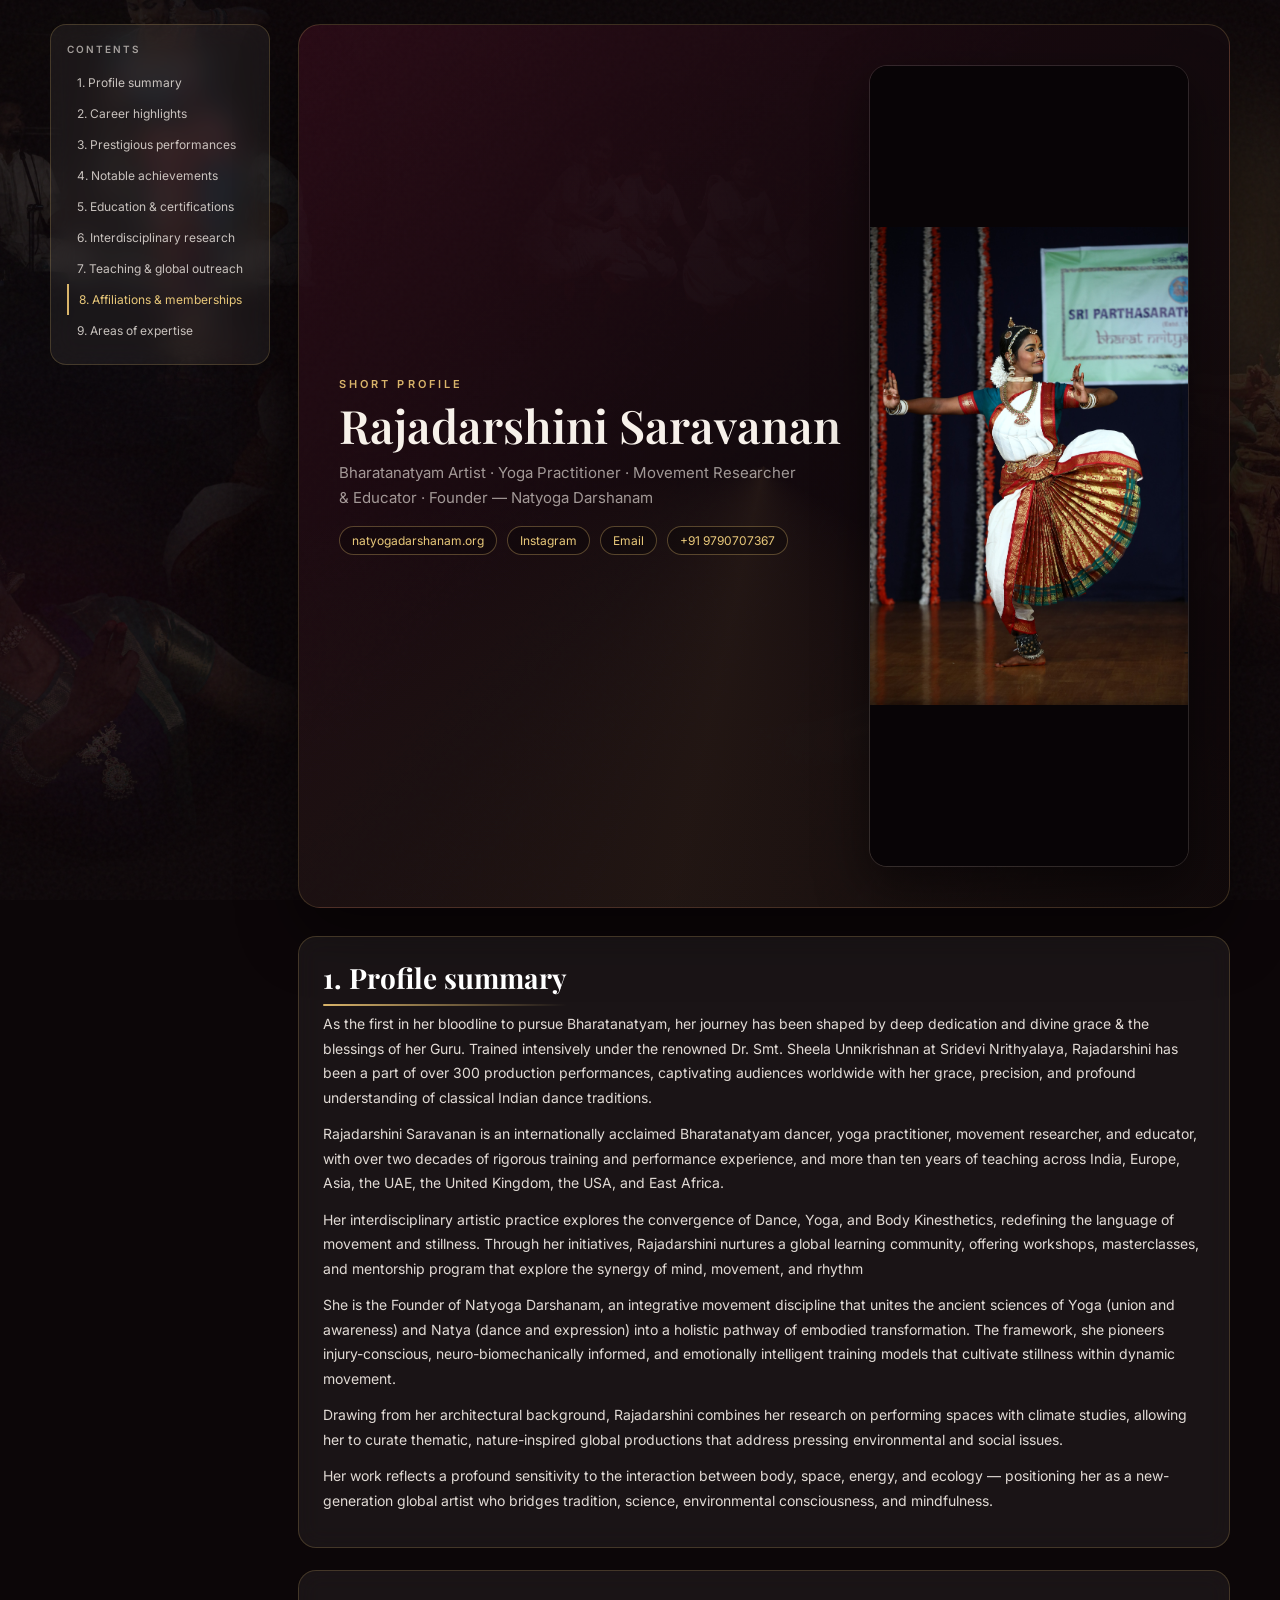
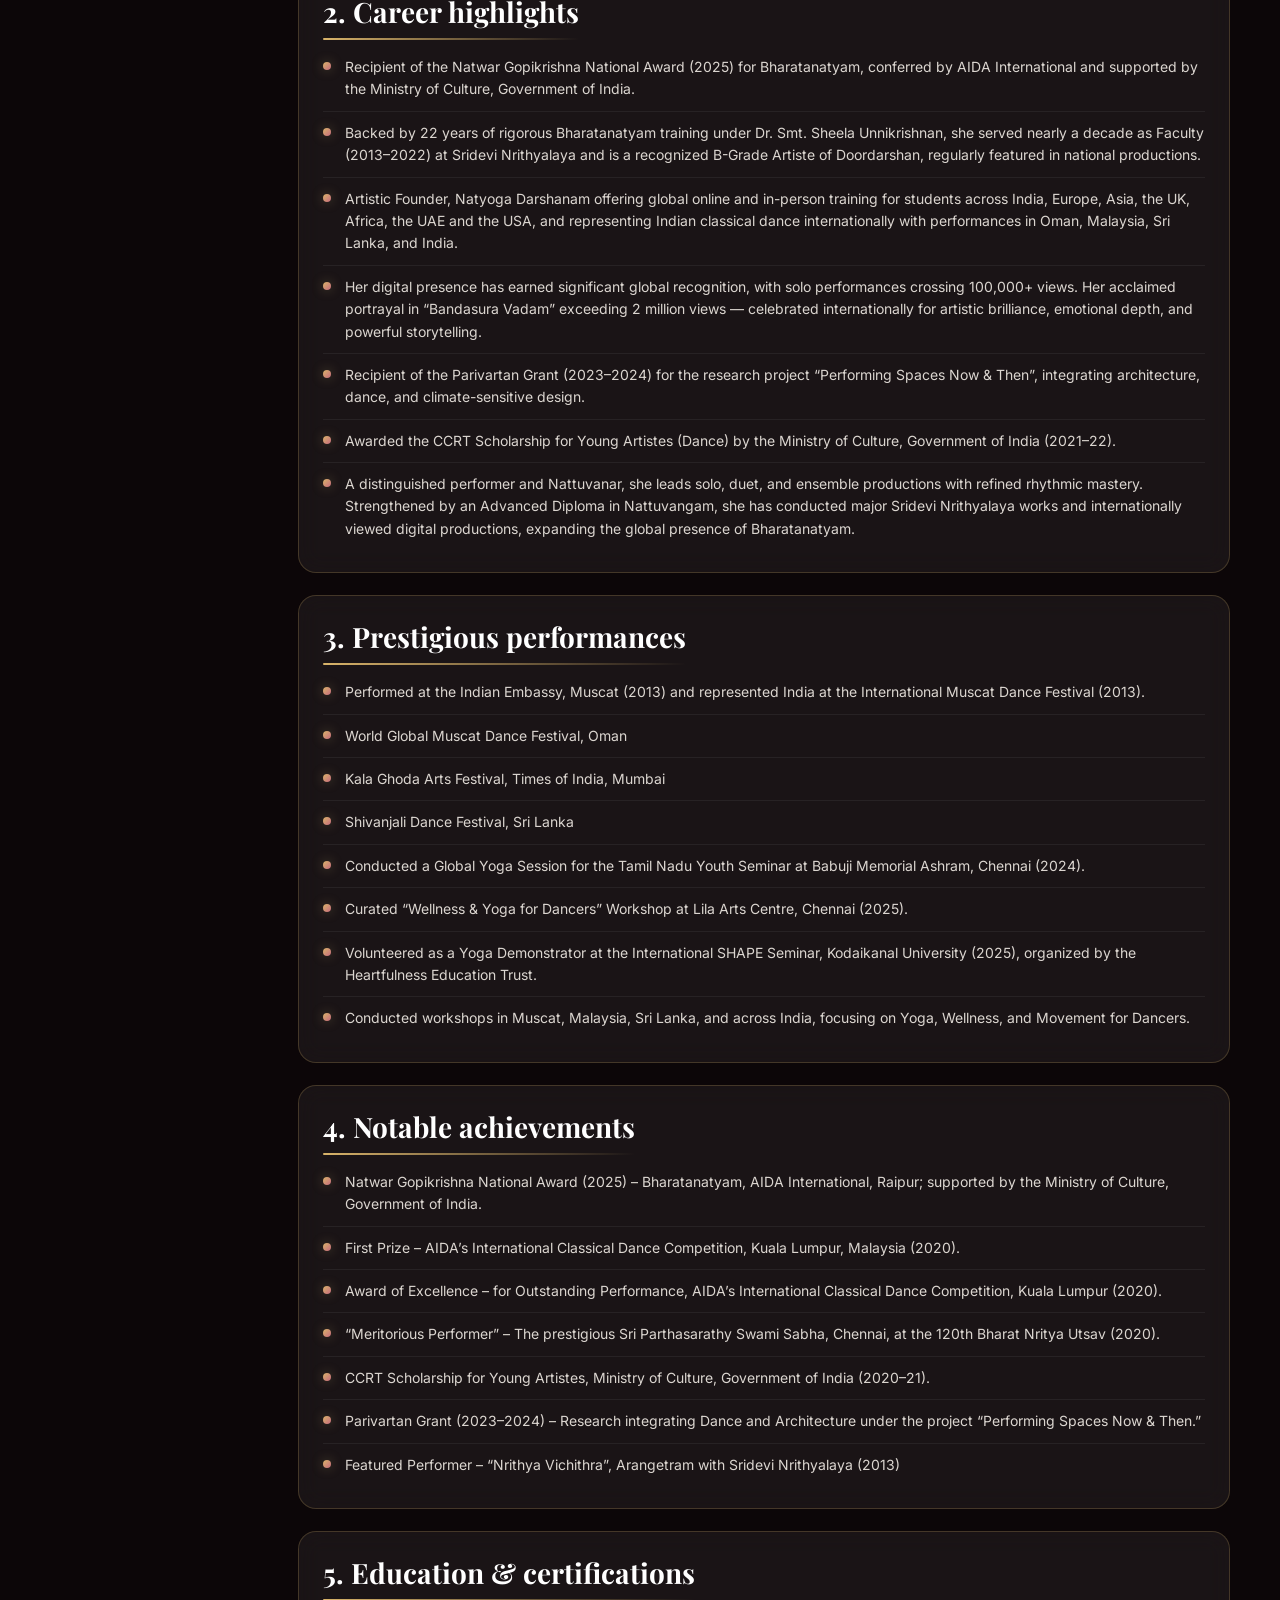
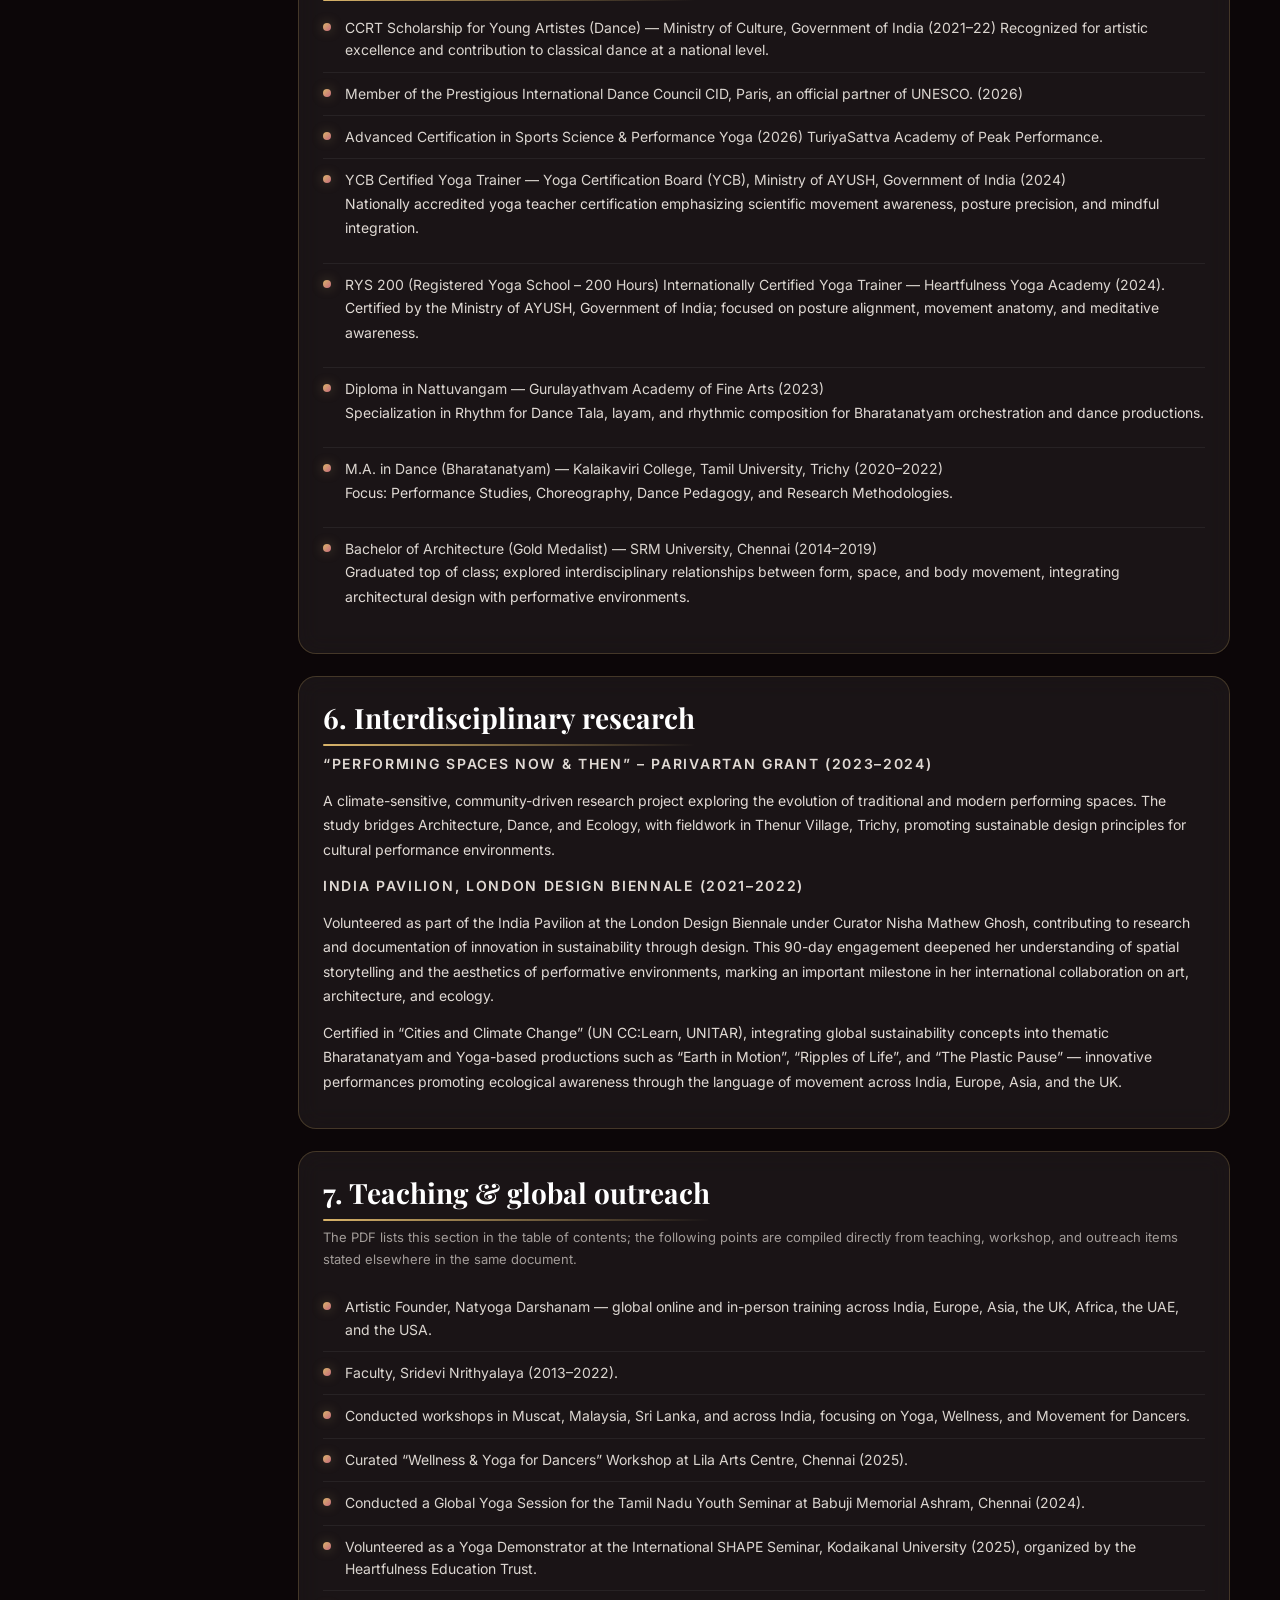
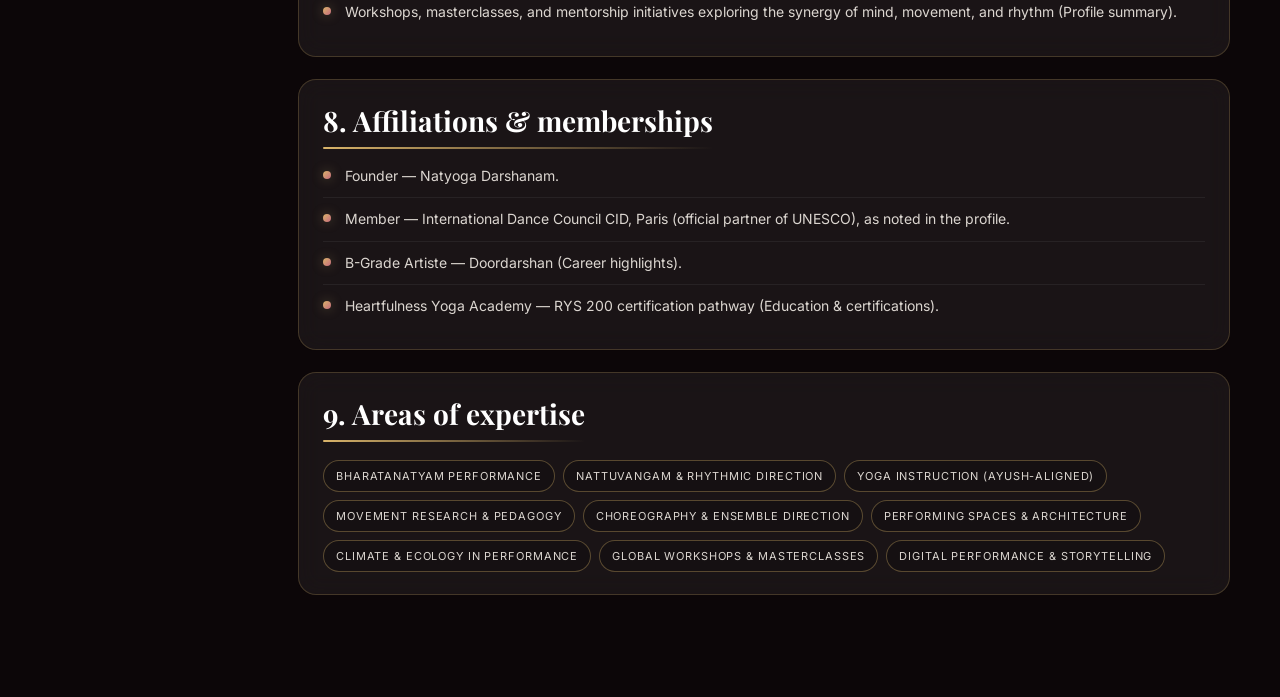
==== commit ffdef3f1: "About us page added" ====
--- a/about-us.html
+++ b/about-us.html
@@ -697,16 +697,16 @@
         <section class="section reveal" id="profile-summary">
           <h2>1. Profile summary</h2>
           <p>
-            Rajadarshini Saravanan is an internationally acclaimed Bharatanatyam dancer, yoga practitioner, movement
-            researcher, and educator, with over two decades of rigorous training and performance experience, and more
-            than ten years of teaching across India, Europe, Asia, the UAE, the United Kingdom, the USA, and East Africa.
-          </p>
-          <p>
             As the first in her bloodline to pursue Bharatanatyam, her journey has been shaped by deep dedication and
             divine grace &amp; the blessings of her Guru. Trained intensively under the renowned Dr. Smt. Sheela
             Unnikrishnan at Sridevi Nrithyalaya, Rajadarshini has been a part of over 300 production performances,
             captivating audiences worldwide with her grace, precision, and profound understanding of classical Indian
             dance traditions.
+          </p>
+          <p>
+            Rajadarshini Saravanan is an internationally acclaimed Bharatanatyam dancer, yoga practitioner, movement
+            researcher, and educator, with over two decades of rigorous training and performance experience, and more
+            than ten years of teaching across India, Europe, Asia, the UAE, the United Kingdom, the USA, and East Africa.
           </p>
           <p>
             Her interdisciplinary artistic practice explores the convergence of Dance, Yoga, and Body Kinesthetics,
@@ -752,7 +752,7 @@
             <li>
               Her digital presence has earned significant global recognition, with solo performances crossing 100,000+
               views. Her acclaimed portrayal in “Bandasura Vadam” exceeding 2 million views — celebrated internationally
-              for artistic brilliance, emotional depth, and powerful storytelling. Youtube Performance Link
+              for artistic brilliance, emotional depth, and powerful storytelling.
             </li>
             <li>
               Recipient of the Parivartan Grant (2023–2024) for the research project “Performing Spaces Now &amp; Then”,
@@ -769,7 +769,6 @@
               Bharatanatyam.
             </li>
           </ul>
-          <p class="note">“Youtube Performance Link” is quoted as in the PDF — add your official video URL when ready.</p>
         </section>
 
         <section class="section reveal" id="prestigious-performances">
@@ -928,20 +927,12 @@
             <li>Founder — Natyoga Darshanam.</li>
             <li>Member — International Dance Council CID, Paris (official partner of UNESCO), as noted in the profile.</li>
             <li>B-Grade Artiste — Doordarshan (Career highlights).</li>
-            <li>
-              Associated with AIDA International (Natwar Gopikrishna National Award; international competition prizes, as
-              listed under achievements).
-            </li>
             <li>Heartfulness Yoga Academy — RYS 200 certification pathway (Education &amp; certifications).</li>
           </ul>
         </section>
 
         <section class="section reveal" id="expertise">
           <h2>9. Areas of expertise</h2>
-          <p class="lead">
-            The PDF table of contents includes this heading without a separate bullet list in the extracted pages. The
-            tags below are derived from roles, training, and projects described throughout the document.
-          </p>
           <div class="chip-grid">
             <span class="chip">Bharatanatyam performance</span>
             <span class="chip">Nattuvangam &amp; rhythmic direction</span>
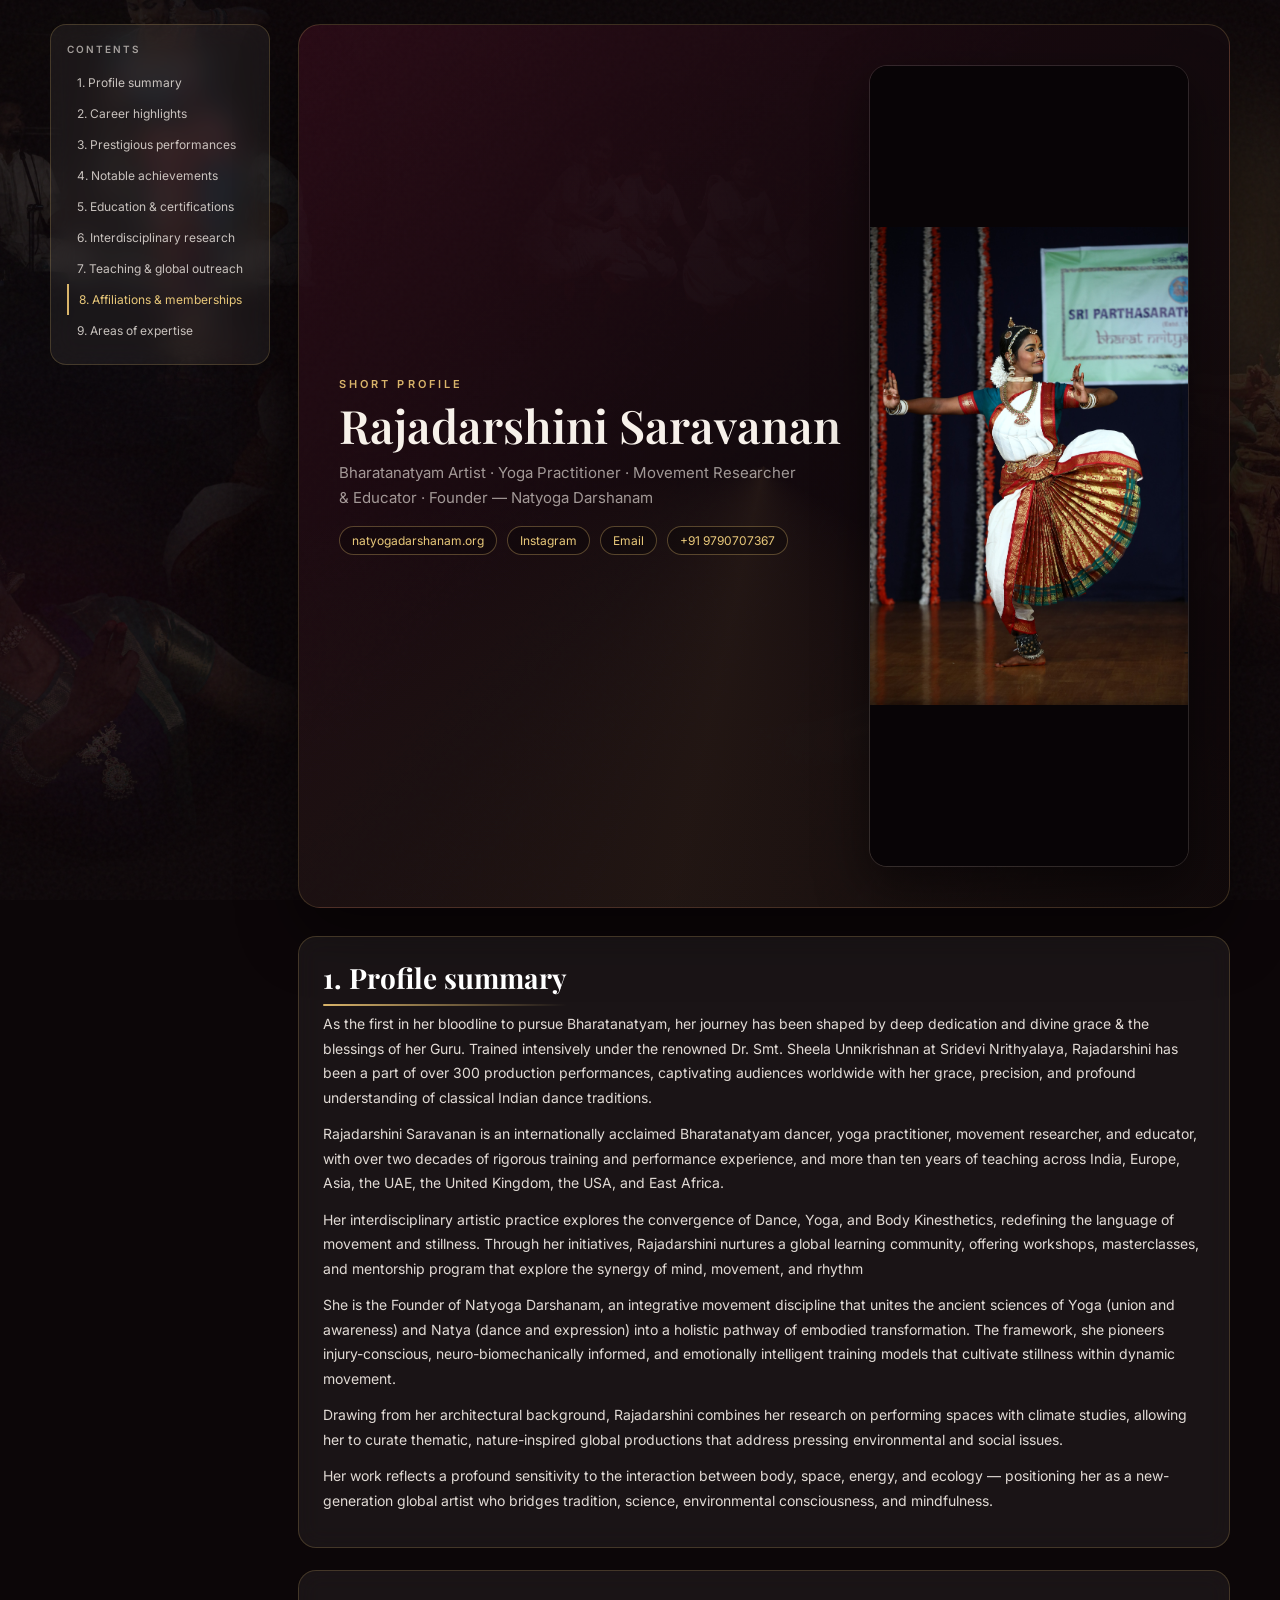
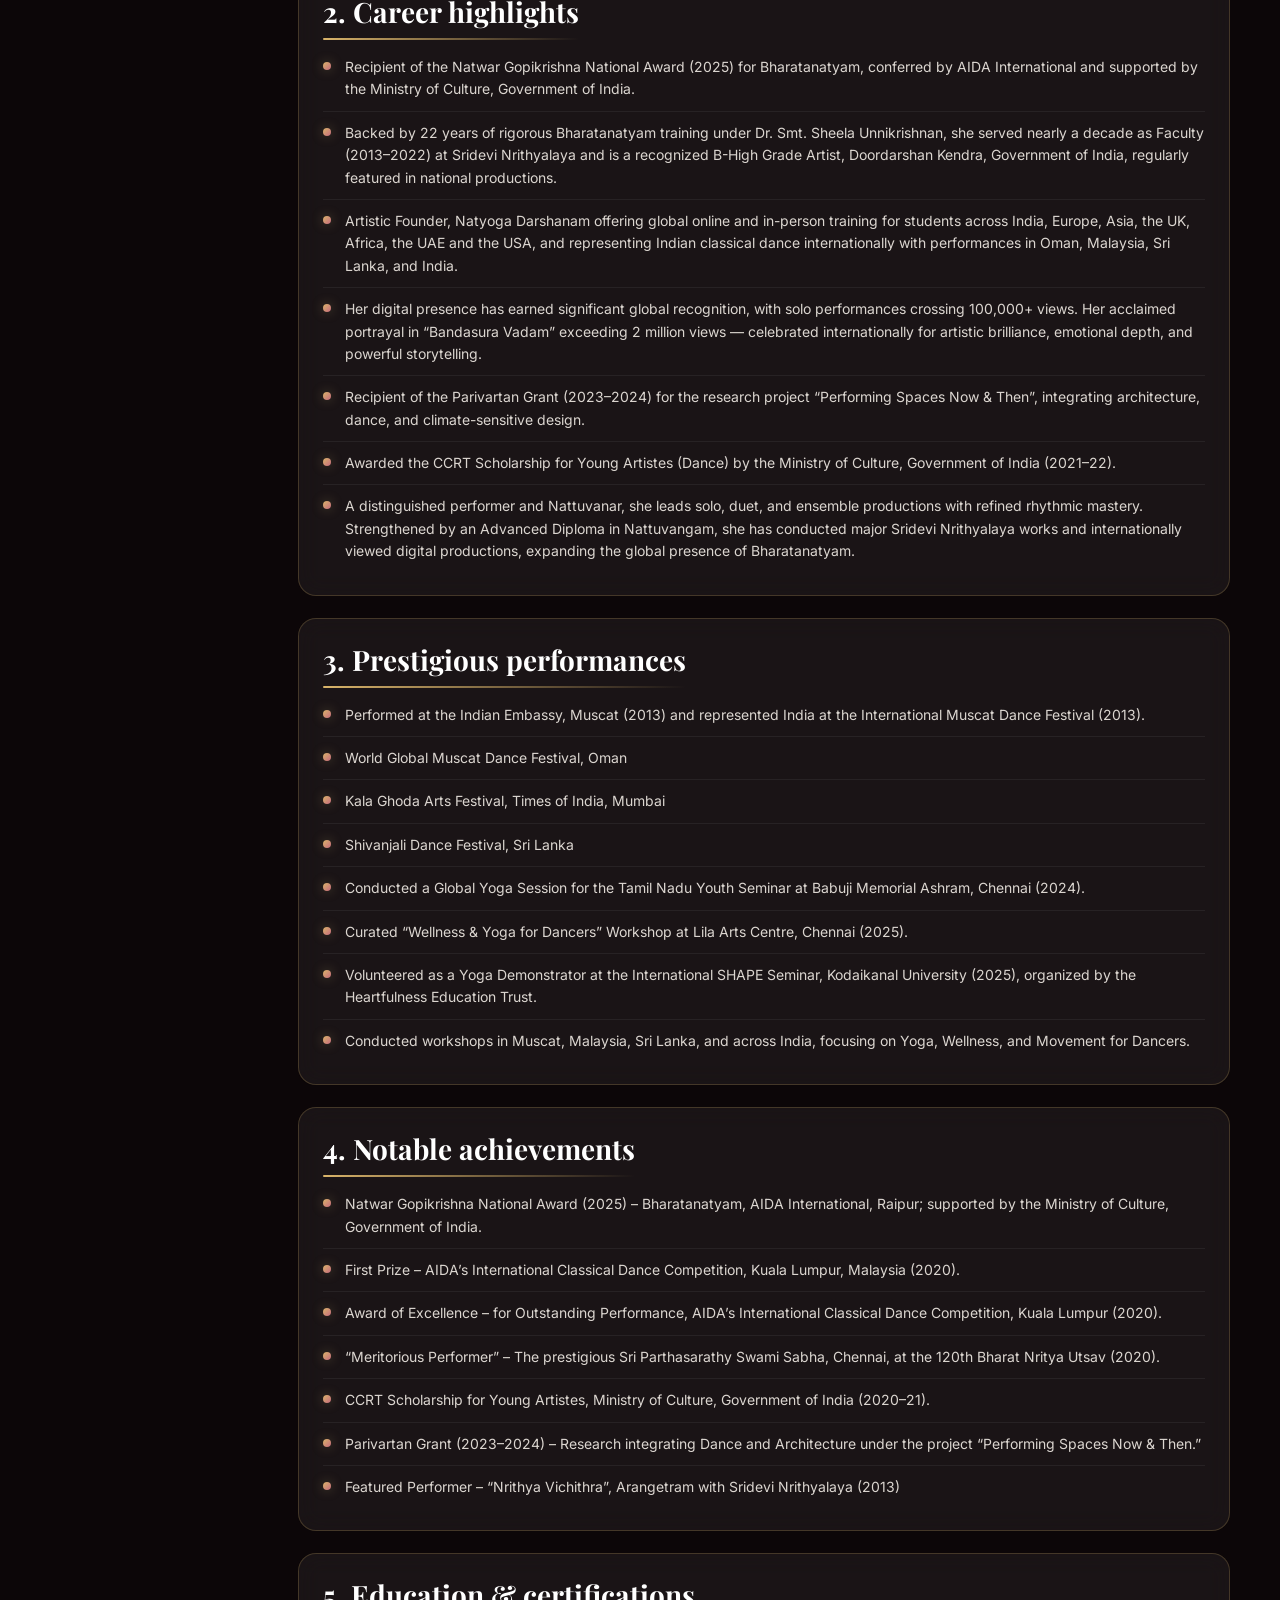
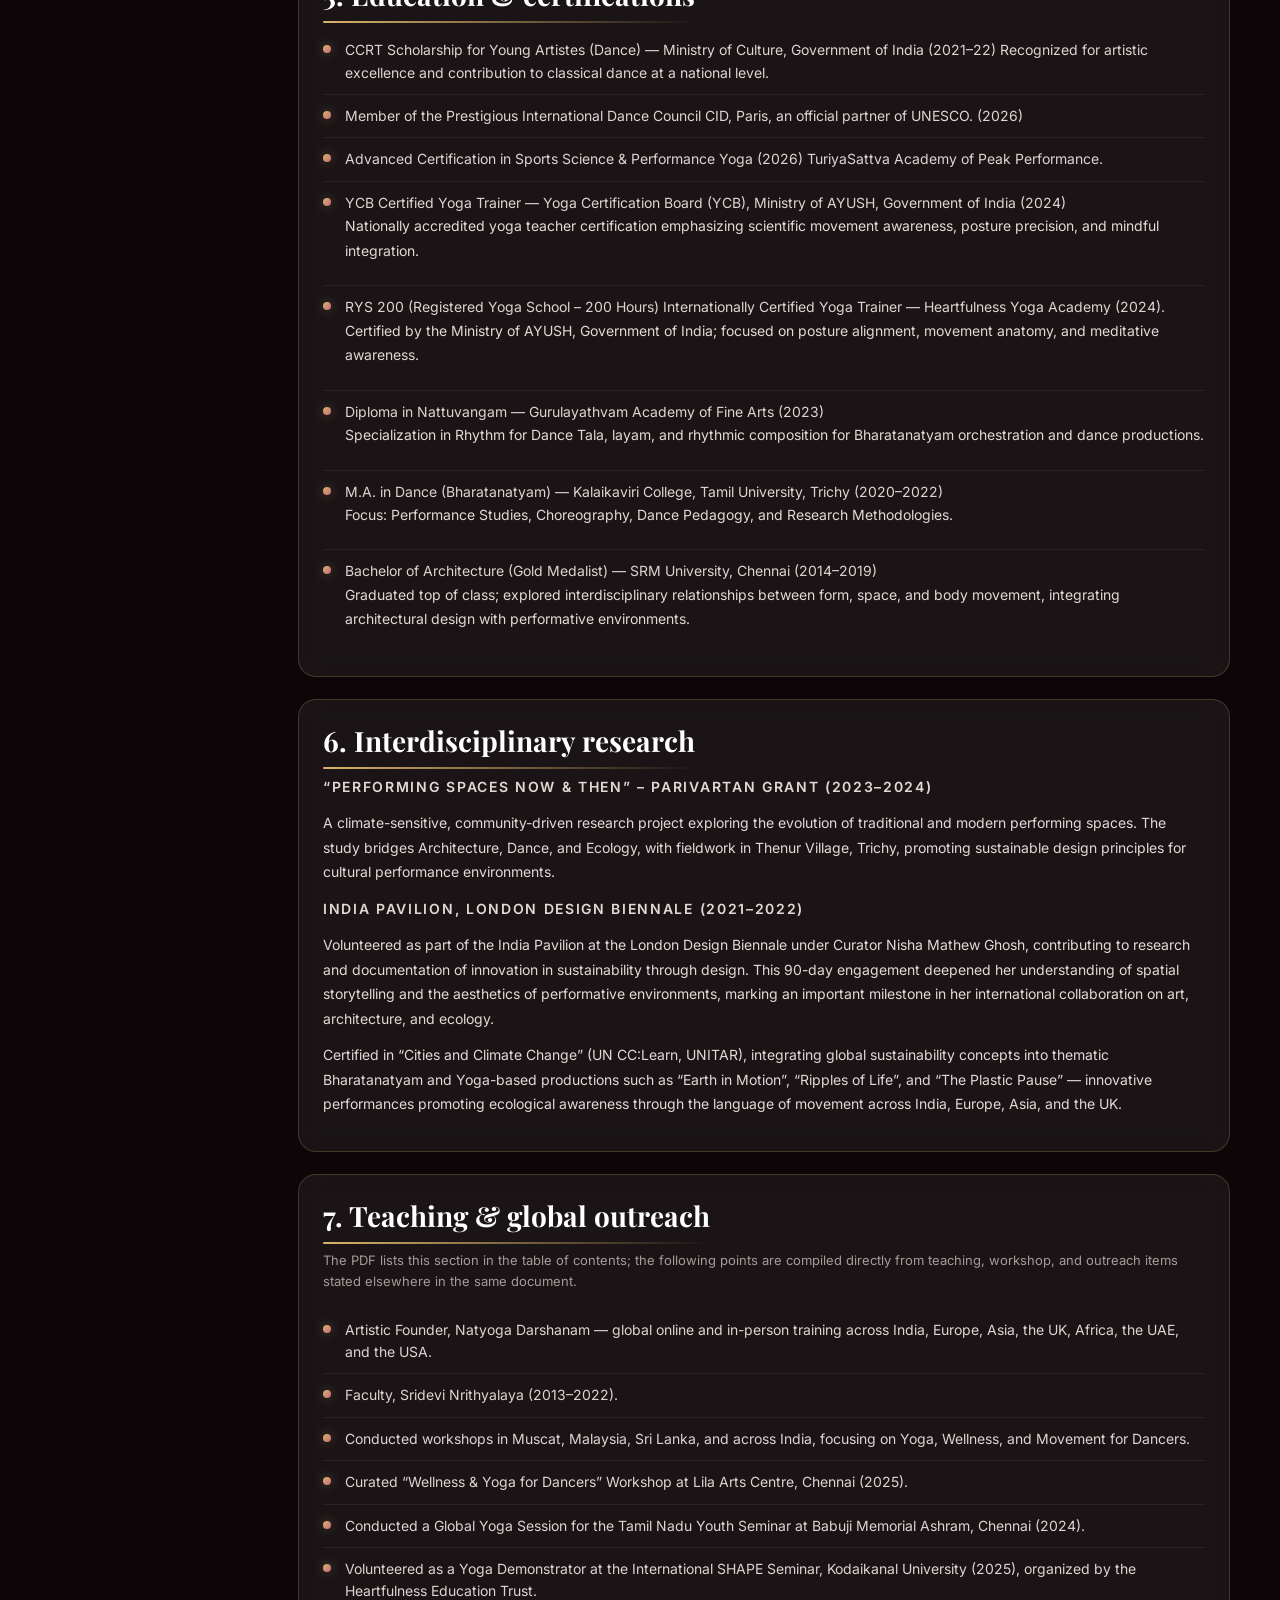
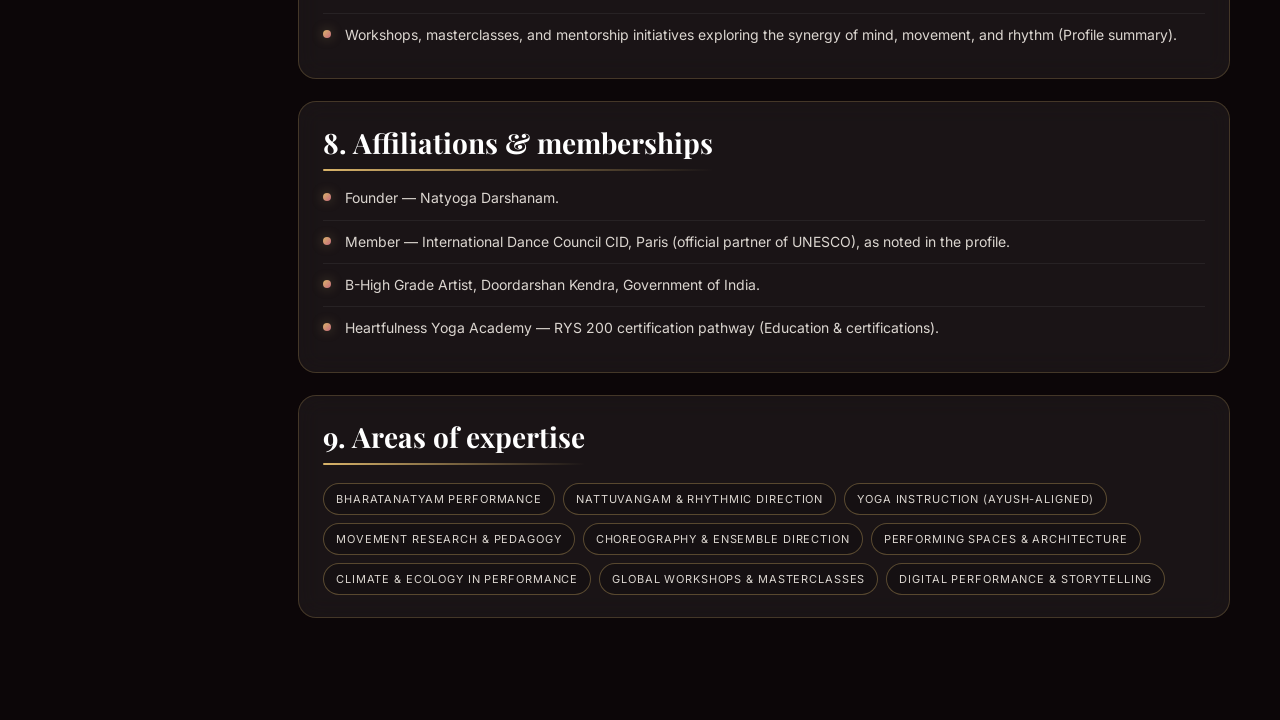
==== commit 4addf889: "Prefer Founder portrait for Google/social thumbnails and clarify Doordarshan grade. Point og/twitter" ====
--- a/about-us.html
+++ b/about-us.html
@@ -741,7 +741,7 @@
             </li>
             <li>
               Backed by 22 years of rigorous Bharatanatyam training under Dr. Smt. Sheela Unnikrishnan, she served nearly
-              a decade as Faculty (2013–2022) at Sridevi Nrithyalaya and is a recognized B-Grade Artiste of Doordarshan,
+              a decade as Faculty (2013–2022) at Sridevi Nrithyalaya and is a recognized B-High Grade Artist, Doordarshan Kendra, Government of India,
               regularly featured in national productions.
             </li>
             <li>
@@ -926,7 +926,7 @@
           <ul class="bullet-list">
             <li>Founder — Natyoga Darshanam.</li>
             <li>Member — International Dance Council CID, Paris (official partner of UNESCO), as noted in the profile.</li>
-            <li>B-Grade Artiste — Doordarshan (Career highlights).</li>
+            <li>B-High Grade Artist, Doordarshan Kendra, Government of India.</li>
             <li>Heartfulness Yoga Academy — RYS 200 certification pathway (Education &amp; certifications).</li>
           </ul>
         </section>
